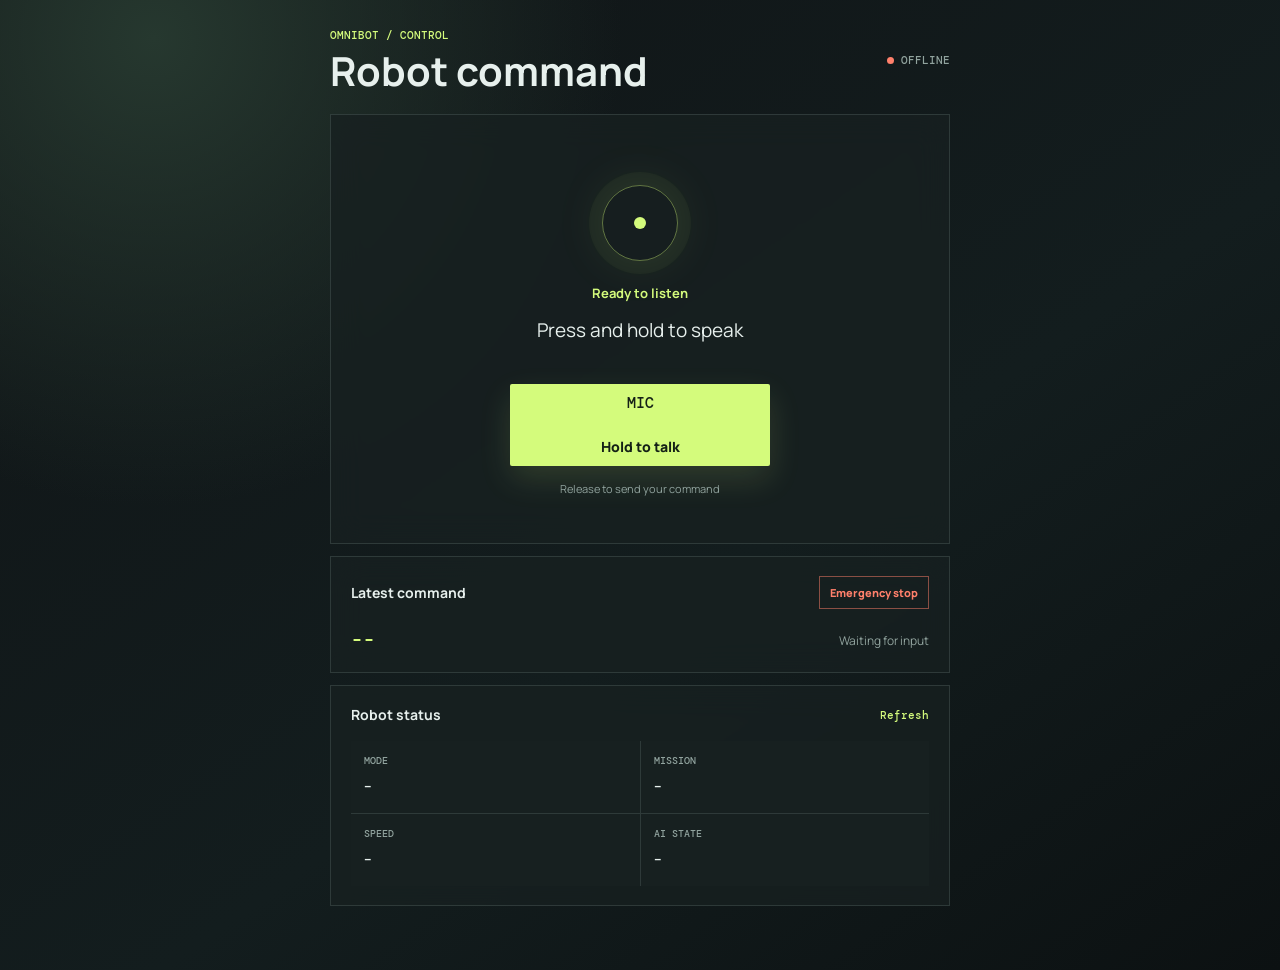
==== app/index.html @ 20ee5559 "Add Gemini robot control and safety features" ====
<!doctype html>
<html lang="ko">
<head>
  <meta charset="utf-8">
  <meta name="viewport" content="width=device-width, initial-scale=1, viewport-fit=cover">
  <meta name="theme-color" content="#101416">
  <title>OmniBot Control</title>
  <link rel="stylesheet" href="/app/app.css">
</head>
<body>
  <main class="shell">
    <header class="topbar">
      <div>
        <p class="eyebrow">OMNIBOT / CONTROL</p>
        <h1>Robot command</h1>
      </div>
      <span id="connection" class="connection offline">Offline</span>
    </header>

    <section class="hero-panel" aria-live="polite">
      <div class="signal-ring"><span id="signal-dot"></span></div>
      <p id="status-label" class="status-label">Ready to listen</p>
      <p id="transcript" class="transcript">Press and hold to speak</p>
      <button id="talk-button" class="talk-button" type="button" aria-label="Press and hold to speak">
        <span class="mic-mark">MIC</span>
        <span class="talk-label">Hold to talk</span>
      </button>
      <p class="hint">Release to send your command</p>
    </section>

    <section class="command-panel">
      <div class="panel-heading">
        <h2>Latest command</h2>
        <button id="stop-button" class="stop-button" type="button">Emergency stop</button>
      </div>
      <div class="command-value">
        <span id="intent">--</span>
        <span id="target">Waiting for input</span>
      </div>
    </section>

    <section class="telemetry-panel">
      <div class="panel-heading"><h2>Robot status</h2><button id="refresh-button" class="icon-button" type="button" aria-label="Refresh status">Refresh</button></div>
      <div class="telemetry-grid">
        <div><span>Mode</span><strong id="mode">--</strong></div>
        <div><span>Mission</span><strong id="mission">--</strong></div>
        <div><span>Speed</span><strong id="speed">--</strong></div>
        <div><span>AI state</span><strong id="ai-state">--</strong></div>
      </div>
    </section>

    <p id="error" class="error" role="alert"></p>
  </main>
  <script src="/app/app.js"></script>
</body>
</html>
---- app/app.css ----
@import url('https://fonts.googleapis.com/css2?family=DM+Mono:wght@400;500&family=Manrope:wght@500;600;700;800&display=swap');

:root {
  --ink: #e7f0ed;
  --muted: #91a39e;
  --line: rgba(206, 239, 227, .13);
  --panel: rgba(24, 32, 32, .78);
  --accent: #d4fb7c;
  --accent-strong: #baf05e;
  --alert: #ff806b;
  --bg: #101416;
}

* { box-sizing: border-box; }
body {
  margin: 0;
  min-width: 320px;
  color: var(--ink);
  background: radial-gradient(circle at 12% 4%, #26382f 0, transparent 32%), linear-gradient(145deg, #101416 0%, #131d1e 58%, #0c1112 100%);
  font-family: 'Manrope', sans-serif;
}
button { font: inherit; color: inherit; cursor: pointer; }
.shell { width: min(100% - 32px, 620px); margin: 0 auto; padding: 28px 0 44px; }
.topbar, .panel-heading, .command-value, .connection { display: flex; align-items: center; }
.topbar { justify-content: space-between; margin-bottom: 22px; }
.eyebrow { margin: 0 0 8px; color: var(--accent); font: 500 11px 'DM Mono', monospace; letter-spacing: 0; }
h1, h2, p { margin: 0; }
h1 { font-size: clamp(26px, 7vw, 40px); line-height: 1.05; letter-spacing: 0; }
h2 { font-size: 14px; letter-spacing: 0; }
.connection { gap: 7px; color: var(--muted); font: 500 11px 'DM Mono', monospace; text-transform: uppercase; }
.connection::before { width: 7px; height: 7px; border-radius: 50%; content: ''; background: var(--alert); }
.connection.online::before { background: var(--accent); }
.hero-panel, .command-panel, .telemetry-panel { border: 1px solid var(--line); background: var(--panel); backdrop-filter: blur(16px); }
.hero-panel { min-height: 430px; padding: 52px 24px 30px; display: flex; flex-direction: column; align-items: center; justify-content: center; text-align: center; }
.signal-ring { display: grid; place-items: center; width: 76px; height: 76px; margin-bottom: 23px; border: 1px solid rgba(212, 251, 124, .4); border-radius: 50%; box-shadow: 0 0 0 13px rgba(212, 251, 124, .04), 0 0 54px rgba(212, 251, 124, .1); }
#signal-dot { width: 12px; height: 12px; border-radius: 50%; background: var(--accent); }
.listening .signal-ring { animation: pulse 1.35s ease-in-out infinite; }
.status-label { color: var(--accent); font-size: 13px; font-weight: 700; }
.transcript { min-height: 62px; max-width: 430px; padding: 15px 0 9px; color: var(--ink); font-size: 19px; line-height: 1.45; }
.talk-button { display: grid; place-items: center; gap: 8px; width: min(100%, 260px); min-height: 82px; margin-top: 20px; border: 0; border-radius: 2px; background: var(--accent); color: #142016; box-shadow: 0 13px 32px rgba(212, 251, 124, .14); transition: transform .15s ease, background .15s ease; }
.talk-button:active, .listening .talk-button { transform: translateY(2px); background: var(--accent-strong); }
.mic-mark { font: 500 15px 'DM Mono', monospace; }
.talk-label { font-size: 14px; font-weight: 800; }
.hint { margin-top: 15px; color: var(--muted); font-size: 11px; }
.command-panel, .telemetry-panel { margin-top: 12px; padding: 19px 20px; }
.panel-heading { justify-content: space-between; gap: 12px; }
.command-value { justify-content: space-between; gap: 16px; padding-top: 18px; }
#intent { color: var(--accent); font: 500 20px 'DM Mono', monospace; }
#target { color: var(--muted); font-size: 12px; text-align: right; }
.stop-button { padding: 8px 10px; border: 1px solid rgba(255, 128, 107, .5); border-radius: 0; background: transparent; color: var(--alert); font-size: 11px; font-weight: 800; }
.icon-button { padding: 0; border: 0; background: transparent; color: var(--accent); font: 500 11px 'DM Mono', monospace; }
.telemetry-grid { display: grid; grid-template-columns: repeat(2, 1fr); gap: 1px; margin-top: 17px; background: var(--line); }
.telemetry-grid div { min-height: 72px; padding: 13px; background: #172020; }
.telemetry-grid span { display: block; margin-bottom: 7px; color: var(--muted); font: 500 10px 'DM Mono', monospace; text-transform: uppercase; }
.telemetry-grid strong { font-size: 14px; overflow-wrap: anywhere; }
.error { min-height: 20px; padding-top: 14px; color: var(--alert); font-size: 12px; text-align: center; }
@keyframes pulse { 50% { transform: scale(1.08); box-shadow: 0 0 0 21px rgba(212, 251, 124, .02), 0 0 70px rgba(212, 251, 124, .2); } }
@media (max-width: 420px) { .shell { width: min(100% - 22px, 620px); padding-top: 19px; } .hero-panel { min-height: 405px; padding-inline: 16px; } }
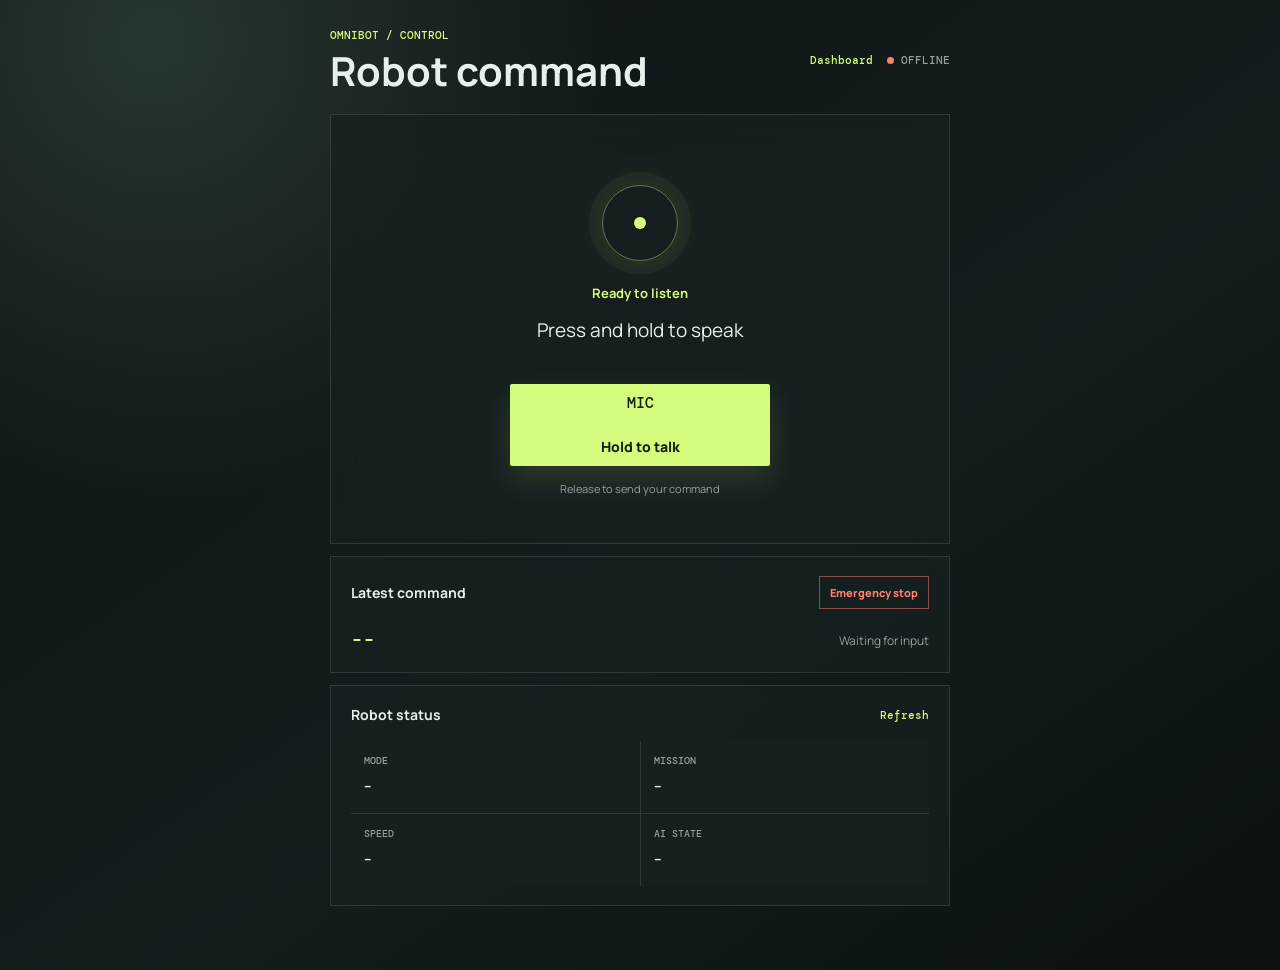
==== commit d899a231: "Integrate Nav2 autonomous dashboard controls Co-authored-by: Copilot <223556219+Copilot@users.norepl" ====
--- a/app/index.html
+++ b/app/index.html
@@ -14,7 +14,10 @@
         <p class="eyebrow">OMNIBOT / CONTROL</p>
         <h1>Robot command</h1>
       </div>
-      <span id="connection" class="connection offline">Offline</span>
+      <div class="topbar-actions">
+        <a class="dashboard-link" href="/app/dashboard.html">Dashboard</a>
+        <span id="connection" class="connection offline">Offline</span>
+      </div>
     </header>
 
     <section class="hero-panel" aria-live="polite">
--- a/app/app.css
+++ b/app/app.css
@@ -23,6 +23,9 @@
 .shell { width: min(100% - 32px, 620px); margin: 0 auto; padding: 28px 0 44px; }
 .topbar, .panel-heading, .command-value, .connection { display: flex; align-items: center; }
 .topbar { justify-content: space-between; margin-bottom: 22px; }
+.topbar-actions { display: flex; align-items: center; gap: 14px; }
+.dashboard-link { color: var(--accent); font: 500 11px 'DM Mono', monospace; text-decoration: none; }
+.dashboard-link:hover { text-decoration: underline; }
 .eyebrow { margin: 0 0 8px; color: var(--accent); font: 500 11px 'DM Mono', monospace; letter-spacing: 0; }
 h1, h2, p { margin: 0; }
 h1 { font-size: clamp(26px, 7vw, 40px); line-height: 1.05; letter-spacing: 0; }
